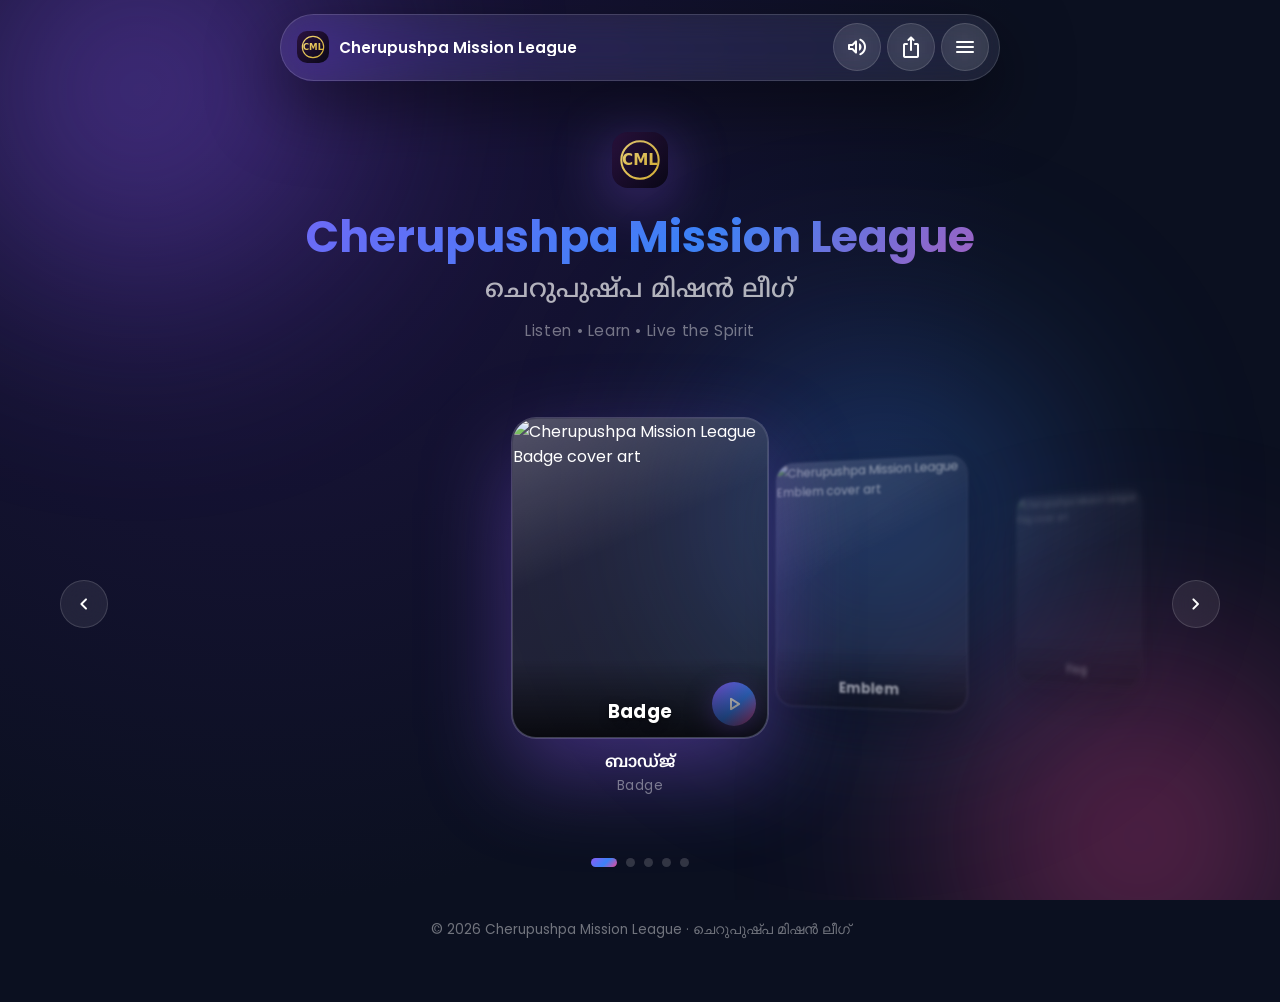
==== index.html @ 07962a8b "Initial release - Cherupushpa Mission League Audio App" ====
<!DOCTYPE html>
<html lang="en">
<head>
  <meta charset="UTF-8" />
  <meta name="viewport" content="width=device-width, initial-scale=1, viewport-fit=cover" />

  <!-- ============ Primary SEO (Home defaults — overwritten per-route by script.js) ============ -->
  <title>Cherupushpa Mission League | ചെറുപുഷ്പ മിഷൻ ലീഗ്</title>
  <meta name="description" content="Official audio portal of Cherupushpa Mission League (CML). Listen to the CML Badge, Emblem, Flag, Daily Prayer and Anthem in English and Malayalam." id="metaDescription" />
  <meta name="keywords" content="Cherupushpa Mission League, CML, ചെറുപുഷ്പ മിഷൻ ലീഗ്, CML Badge, CML Emblem, CML Flag, CML Anthem, CML Prayer, Catholic youth movement Kerala" id="metaKeywords" />
  <meta name="author" content="Cherupushpa Mission League" />
  <meta name="robots" content="index, follow, max-image-preview:large" />
  <link rel="canonical" href="https://ourcml.in/" id="canonicalLink" />

  <!-- ============ Search engine verification placeholders ============ -->
  <meta name="google-site-verification" content="REPLACE_WITH_GOOGLE_SEARCH_CONSOLE_CODE" />
  <meta name="msvalidate.01" content="REPLACE_WITH_BING_WEBMASTER_CODE" />

  <!-- ============ Theme / PWA ============ -->
  <meta name="theme-color" content="#0a0817" />
  <meta name="color-scheme" content="dark" />
  <meta name="mobile-web-app-capable" content="yes" />
  <meta name="apple-mobile-web-app-capable" content="yes" />
  <meta name="apple-mobile-web-app-status-bar-style" content="black-translucent" />
  <meta name="apple-mobile-web-app-title" content="CML Audio" />
  <meta name="application-name" content="CML Audio" />
  <meta name="msapplication-TileColor" content="#0a0817" />
  <meta name="msapplication-config" content="/browserconfig.xml" />
  <link rel="manifest" href="/manifest.json" />

  <!-- ============ Open Graph ============ -->
  <meta property="og:type" content="website" id="ogType" />
  <meta property="og:site_name" content="Cherupushpa Mission League" />
  <meta property="og:title" content="Cherupushpa Mission League | ചെറുപുഷ്പ മിഷൻ ലീഗ്" id="ogTitle" />
  <meta property="og:description" content="Official audio portal of Cherupushpa Mission League (CML). Listen to the Badge, Emblem, Flag, Daily Prayer and Anthem." id="ogDescription" />
  <meta property="og:url" content="https://ourcml.in/" id="ogUrl" />
  <meta property="og:image" content="https://placehold.co/1200x630/0a0817/d4af37?text=Cherupushpa+Mission+League&font=poppins" id="ogImage" />
  <meta property="og:locale" content="en_US" />
  <meta property="og:locale:alternate" content="ml_IN" />

  <!-- ============ Twitter Card ============ -->
  <meta name="twitter:card" content="summary_large_image" />
  <meta name="twitter:title" content="Cherupushpa Mission League | ചെറുപുഷ്പ മിഷൻ ലീഗ്" id="twitterTitle" />
  <meta name="twitter:description" content="Official audio portal of Cherupushpa Mission League (CML)." id="twitterDescription" />
  <meta name="twitter:image" content="https://placehold.co/1200x630/0a0817/d4af37?text=Cherupushpa+Mission+League&font=poppins" id="twitterImage" />

  <!-- ============ Icons ============ -->
  <link rel="icon" href="/icons/favicon.svg" type="image/svg+xml" />
  <link rel="alternate icon" href="/favicon.ico" /><!-- TODO: add a real binary favicon.ico for legacy browsers -->
  <link rel="apple-touch-icon" href="/icons/apple-touch-icon.svg" /><!-- TODO: replace with a 180x180 PNG for full iOS support -->
  <link rel="mask-icon" href="/icons/favicon.svg" color="#d4af37" />

  <!-- ============ Fonts (Poppins + Noto Sans Malayalam) ============ -->
  <link rel="preconnect" href="https://fonts.googleapis.com" />
  <link rel="preconnect" href="https://fonts.gstatic.com" crossorigin />
  <link href="https://fonts.googleapis.com/css2?family=Poppins:wght@300;400;500;600;700&family=Noto+Sans+Malayalam:wght@400;500;600;700&display=swap" rel="stylesheet" />

  <!-- ============ Material Symbols (icons via CDN) ============ -->
  <link rel="stylesheet" href="https://fonts.googleapis.com/css2?family=Material+Symbols+Rounded:opsz,wght,FILL,GRAD@24,400,0,0&display=swap" />

  <link rel="stylesheet" href="/style.css" />

  <!-- ============ JSON-LD: Organization ============ -->
  <script type="application/ld+json">
  {
    "@context": "https://schema.org",
    "@type": "Organization",
    "name": "Cherupushpa Mission League",
    "alternateName": "ചെറുപുഷ്പ മിഷൻ ലീഗ്",
    "url": "https://ourcml.in/",
    "logo": "https://placehold.co/512x512/0a0817/d4af37?text=CML&font=poppins",
    "sameAs": []
  }
  </script>

  <!-- ============ JSON-LD: WebSite ============ -->
  <script type="application/ld+json">
  {
    "@context": "https://schema.org",
    "@type": "WebSite",
    "name": "Cherupushpa Mission League",
    "url": "https://ourcml.in/",
    "inLanguage": ["en", "ml"]
  }
  </script>

  <!-- ============ Analytics / Tag Manager placeholders ============
       Actual loading is handled (and disabled by default) via CONFIG in script.js
       to keep first paint fast. Flip the ENABLE_* flags and IDs there. ============ -->
</head>
<body>
  <a class="skip-link" href="#mainContent">Skip to main content</a>

  <!-- GTM (noscript) placeholder — mirrors the gtag loader in script.js. Leave disabled until GTM_ID is set. -->
  <noscript><!-- <iframe src="https://www.googletagmanager.com/ns.html?id=GTM-XXXXXXX" height="0" width="0" style="display:none;visibility:hidden"></iframe> --></noscript>

  <!-- Animated luxury gradient backdrop -->
  <div class="bg-aurora" aria-hidden="true">
    <span class="orb orb-1"></span>
    <span class="orb orb-2"></span>
    <span class="orb orb-3"></span>
  </div>

  <!-- Floating glass particles (populated by script.js) -->
  <div class="bg-particles" id="bgParticles" aria-hidden="true"></div>

  <header class="site-header">
    <div class="header-inner glass-pill">
      <a href="/" data-route class="brand" aria-label="Cherupushpa Mission League — Home">
        <img class="brand-mark" src="/icons/icon-192.svg" alt="" width="32" height="32" />
        <span class="brand-text">
          <span class="brand-en">Cherupushpa Mission League</span>
        </span>
      </a>
      <div class="header-actions">
        <button id="soundToggleBtn" type="button" class="icon-btn glass btn-ripple" aria-label="Mute sound" aria-pressed="false">
          <span class="material-symbols-rounded" aria-hidden="true" id="soundToggleIcon">volume_up</span>
        </button>
        <button id="shareBtn" type="button" class="icon-btn glass btn-ripple" aria-label="Share Cherupushpa Mission League">
          <span class="material-symbols-rounded" aria-hidden="true">ios_share</span>
        </button>
        <button id="menuBtn" type="button" class="icon-btn glass btn-ripple" aria-label="Open menu" aria-haspopup="menu" aria-expanded="false">
          <span class="material-symbols-rounded" aria-hidden="true">menu</span>
        </button>
      </div>
    </div>

    <div id="navMenuPopover" class="nav-menu glass-panel" hidden role="menu" aria-label="Navigation menu">
      <a href="/" data-route role="menuitem" class="nav-menu-item nav-menu-home">
        <span class="material-symbols-rounded" aria-hidden="true">home</span> Home
      </a>
      <div class="nav-menu-divider" role="separator"></div>
      <a href="/badge" data-route role="menuitem" class="nav-menu-item"><span lang="ml">ബാഡ്ജ്</span> &middot; Badge</a>
      <a href="/emblem" data-route role="menuitem" class="nav-menu-item"><span lang="ml">എബ്ലം</span> &middot; Emblem</a>
      <a href="/flag" data-route role="menuitem" class="nav-menu-item"><span lang="ml">പതാക</span> &middot; Flag</a>
      <a href="/prayer" data-route role="menuitem" class="nav-menu-item"><span lang="ml">അനുദിന പ്രാർത്ഥന</span> &middot; Daily Prayer</a>
      <a href="/anthem" data-route role="menuitem" class="nav-menu-item"><span lang="ml">ആന്തം</span> &middot; Anthem</a>
    </div>
  </header>

  <main id="mainContent">
    <!-- ============ HOME VIEW ============ -->
    <section id="homeView" class="home-view">
      <div class="hero">
        <img class="hero-logo" src="/icons/icon-192.svg" alt="" width="56" height="56" loading="eager" />
        <h1 class="hero-title">
          <span class="hero-en">Cherupushpa Mission League</span>
          <span class="hero-ml" lang="ml">ചെറുപുഷ്പ മിഷൻ ലീഗ്</span>
        </h1>
        <p class="hero-sub">Listen &bull; Learn &bull; Live the Spirit</p>
      </div>

      <div class="carousel-wrap" role="region" aria-roledescription="carousel" aria-label="Audio items">
        <button type="button" class="carousel-nav-btn carousel-nav-prev btn-ripple" id="carouselPrevBtn" aria-label="Previous item">
          <span class="material-symbols-rounded" aria-hidden="true">chevron_left</span>
        </button>

        <div class="carousel-track" id="carouselTrack">
          <!-- Cards are static in markup for baseline SEO/crawlability; script.js enhances
               them with 3D coverflow positioning + SPA routing. Keep in sync with AUDIO_ITEMS in script.js. -->

          <article class="carousel-card" data-id="badge" data-index="0">
            <a href="/badge" data-route class="carousel-card-link" aria-label="Play Badge, ബാഡ്ജ്">
              <span class="carousel-card-art">
                <img src="https://lkeplxbdecciuwyawmwt.supabase.co/storage/v1/object/public/cml-audio/ourcml/badge.jpg" alt="Cherupushpa Mission League Badge cover art" width="600" height="600" loading="eager" decoding="async" />
                <span class="carousel-card-label" aria-hidden="true">Badge</span>
                <span class="carousel-card-play" aria-hidden="true">
                  <span class="material-symbols-rounded">play_arrow</span>
                </span>
              </span>
              <span class="carousel-card-body">
                <span class="carousel-card-title-ml" lang="ml">ബാഡ്ജ്</span>
                <span class="carousel-card-title-en">Badge</span>
              </span>
            </a>
          </article>

          <article class="carousel-card" data-id="emblem" data-index="1">
            <a href="/emblem" data-route class="carousel-card-link" aria-label="Play Emblem, എബ്ലം">
              <span class="carousel-card-art">
                <img src="https://lkeplxbdecciuwyawmwt.supabase.co/storage/v1/object/public/cml-audio/ourcml/emblem.jpg" alt="Cherupushpa Mission League Emblem cover art" width="600" height="600" loading="lazy" decoding="async" />
                <span class="carousel-card-label" aria-hidden="true">Emblem</span>
                <span class="carousel-card-play" aria-hidden="true">
                  <span class="material-symbols-rounded">play_arrow</span>
                </span>
              </span>
              <span class="carousel-card-body">
                <span class="carousel-card-title-ml" lang="ml">എബ്ലം</span>
                <span class="carousel-card-title-en">Emblem</span>
              </span>
            </a>
          </article>

          <article class="carousel-card" data-id="flag" data-index="2">
            <a href="/flag" data-route class="carousel-card-link" aria-label="Play Flag, പതാക">
              <span class="carousel-card-art">
                <img src="https://lkeplxbdecciuwyawmwt.supabase.co/storage/v1/object/public/cml-audio/ourcml/flag.jpg" alt="Cherupushpa Mission League Flag cover art" width="600" height="600" loading="lazy" decoding="async" />
                <span class="carousel-card-label" aria-hidden="true">Flag</span>
                <span class="carousel-card-play" aria-hidden="true">
                  <span class="material-symbols-rounded">play_arrow</span>
                </span>
              </span>
              <span class="carousel-card-body">
                <span class="carousel-card-title-ml" lang="ml">പതാക</span>
                <span class="carousel-card-title-en">Flag</span>
              </span>
            </a>
          </article>

          <article class="carousel-card" data-id="prayer" data-index="3">
            <a href="/prayer" data-route class="carousel-card-link" aria-label="Play Daily Prayer, അനുദിന പ്രാർത്ഥന">
              <span class="carousel-card-art">
                <img src="https://lkeplxbdecciuwyawmwt.supabase.co/storage/v1/object/public/cml-audio/ourcml/prayer.jpg" alt="Cherupushpa Mission League Daily Prayer cover art" width="600" height="600" loading="lazy" decoding="async" />
                <span class="carousel-card-label" aria-hidden="true">Daily Prayer</span>
                <span class="carousel-card-play" aria-hidden="true">
                  <span class="material-symbols-rounded">play_arrow</span>
                </span>
              </span>
              <span class="carousel-card-body">
                <span class="carousel-card-title-ml" lang="ml">അനുദിന പ്രാർത്ഥന</span>
                <span class="carousel-card-title-en">Daily Prayer</span>
              </span>
            </a>
          </article>

          <article class="carousel-card" data-id="anthem" data-index="4">
            <a href="/anthem" data-route class="carousel-card-link" aria-label="Play Anthem, ആന്തം">
              <span class="carousel-card-art">
                <img src="https://lkeplxbdecciuwyawmwt.supabase.co/storage/v1/object/public/cml-audio/ourcml/thersa.jpg" alt="Cherupushpa Mission League Anthem cover art" width="600" height="600" loading="lazy" decoding="async" />
                <span class="carousel-card-label" aria-hidden="true">Anthem</span>
                <span class="carousel-card-play" aria-hidden="true">
                  <span class="material-symbols-rounded">play_arrow</span>
                </span>
              </span>
              <span class="carousel-card-body">
                <span class="carousel-card-title-ml" lang="ml">ആന്തം</span>
                <span class="carousel-card-title-en">Anthem</span>
              </span>
            </a>
          </article>
        </div>

        <button type="button" class="carousel-nav-btn carousel-nav-next btn-ripple" id="carouselNextBtn" aria-label="Next item">
          <span class="material-symbols-rounded" aria-hidden="true">chevron_right</span>
        </button>
      </div>

      <div class="carousel-dots" id="carouselDots" role="tablist" aria-label="Choose audio item">
        <button type="button" class="carousel-dot btn-ripple" data-index="0" role="tab" aria-label="Badge"></button>
        <button type="button" class="carousel-dot btn-ripple" data-index="1" role="tab" aria-label="Emblem"></button>
        <button type="button" class="carousel-dot btn-ripple" data-index="2" role="tab" aria-label="Flag"></button>
        <button type="button" class="carousel-dot btn-ripple" data-index="3" role="tab" aria-label="Daily Prayer"></button>
        <button type="button" class="carousel-dot btn-ripple" data-index="4" role="tab" aria-label="Anthem"></button>
      </div>

      <footer class="site-footer">
        <p>&copy; <span id="year"></span> Cherupushpa Mission League &middot; ചെറുപുഷ്പ മിഷൻ ലീഗ്</p>
      </footer>
    </section>

    <!-- ============ FULLSCREEN PLAYER ============ -->
    <section id="playerView" class="player-overlay" aria-hidden="true" role="dialog" aria-modal="true" aria-labelledby="playerTitleMl">
      <div class="player-inner">
        <header class="player-header">
          <button id="playerBack" type="button" class="icon-btn glass btn-ripple" aria-label="Back to home">
            <span class="material-symbols-rounded" aria-hidden="true">arrow_back</span>
          </button>
          <span class="player-header-label">Cherupushpa Mission League</span>
          <button id="playerMoreBtn" type="button" class="icon-btn glass btn-ripple" aria-label="More options" aria-haspopup="menu" aria-expanded="false">
            <span class="material-symbols-rounded" aria-hidden="true">more_horiz</span>
          </button>
        </header>

        <div class="player-titles">
          <p id="playerTitleMl" class="player-title-ml" lang="ml"></p>
          <h1 id="playerTitleEn" class="player-title-en"></h1>
        </div>

        <div class="player-art-wrap">
          <svg class="progress-ring" viewBox="0 0 300 300" aria-hidden="true">
            <defs>
              <linearGradient id="ringGradient" x1="0%" y1="0%" x2="100%" y2="100%">
                <stop offset="0%" stop-color="#8b5cf6" />
                <stop offset="50%" stop-color="#3b82f6" />
                <stop offset="100%" stop-color="#ec4899" />
              </linearGradient>
            </defs>
            <circle class="progress-ring-bg" cx="150" cy="150" r="140" />
            <circle id="progressRingFg" class="progress-ring-fg" cx="150" cy="150" r="140" />
          </svg>
          <img id="playerCover" class="player-art" src="" alt="" width="320" height="320" decoding="async" />
        </div>

        <canvas id="visualizer" class="visualizer" aria-hidden="true"></canvas>

        <div class="player-progress-wrap">
          <input id="seek" type="range" min="0" max="1000" value="0" step="1" aria-label="Seek audio position" />
          <div class="player-times">
            <span id="currentTime">0:00</span>
            <span id="duration">0:00</span>
          </div>
        </div>

        <div class="player-controls primary-controls">
          <button id="prevBtn" type="button" class="icon-btn lg glass btn-ripple" aria-label="Previous track">
            <span class="material-symbols-rounded" aria-hidden="true">skip_previous</span>
          </button>
          <button id="replayBtn" type="button" class="icon-btn lg glass btn-ripple" aria-label="Replay 10 seconds">
            <span class="material-symbols-rounded" aria-hidden="true">replay_10</span>
          </button>
          <button id="playPauseBtn" type="button" class="icon-btn xxl primary btn-ripple" aria-label="Play">
            <span class="material-symbols-rounded" aria-hidden="true" id="playPauseIcon">play_arrow</span>
          </button>
          <button id="forwardBtn" type="button" class="icon-btn lg glass btn-ripple" aria-label="Forward 10 seconds">
            <span class="material-symbols-rounded" aria-hidden="true">forward_10</span>
          </button>
          <button id="nextBtn" type="button" class="icon-btn lg glass btn-ripple" aria-label="Next track">
            <span class="material-symbols-rounded" aria-hidden="true">skip_next</span>
          </button>
        </div>

        <div class="player-controls secondary-controls">
          <button id="speedBtn" type="button" class="pill-btn glass btn-ripple" aria-label="Change playback speed, currently 1 times">1x</button>
          <button id="transcriptBtn" type="button" class="icon-btn glass btn-ripple" aria-label="Open transcript" aria-haspopup="dialog" aria-expanded="false">
            <span class="material-symbols-rounded" aria-hidden="true">notes</span>
          </button>
          <span class="volume-control" id="volumeControl">
            <button id="volumeBtn" type="button" class="icon-btn glass btn-ripple" aria-label="Volume" aria-haspopup="true" aria-expanded="false">
              <span class="material-symbols-rounded" aria-hidden="true" id="volumeIcon">volume_up</span>
            </button>
            <input id="volumeSlider" class="volume-slider-inline" type="range" min="0" max="100" value="100" step="1" aria-label="Volume level" />
          </span>
          <button id="playerShareBtn" type="button" class="icon-btn glass btn-ripple" aria-label="Share this audio">
            <span class="material-symbols-rounded" aria-hidden="true">ios_share</span>
          </button>
        </div>

        <audio id="audioEl" preload="none" crossorigin="anonymous"></audio>
      </div>

      <!-- Transcript panel: bottom sheet on mobile, side panel on desktop (CSS-driven) -->
      <div id="sheetBackdrop" class="sheet-backdrop" hidden></div>
      <div id="transcriptSheet" class="sheet" role="dialog" aria-modal="true" aria-labelledby="transcriptTitle" hidden>
        <div class="sheet-handle" aria-hidden="true"></div>
        <div class="sheet-header">
          <h2 id="transcriptTitle">Transcript</h2>
          <button id="closeTranscript" type="button" class="icon-btn glass btn-ripple" aria-label="Close transcript">
            <span class="material-symbols-rounded" aria-hidden="true">close</span>
          </button>
        </div>
        <div id="transcriptContent" class="sheet-content"></div>
      </div>
    </section>
  </main>

  <!-- Route-specific JSON-LD (AudioObject + Breadcrumb) is injected here by script.js -->
  <div id="structuredDataMount" hidden></div>

  <noscript>
    <p style="padding:2rem;font-family:sans-serif;color:#fff;background:#0a0817">
      Cherupushpa Mission League audio portal requires JavaScript to play audio. Please enable JavaScript.
    </p>
  </noscript>

  <script src="/script.js"></script>
</body>
</html>
---- style.css ----
/* =========================================================================
   Cherupushpa Mission League — Audio Portal
   Cinematic glassmorphism theme: coverflow carousel + luxury glass player.
   ========================================================================= */

:root {
  --bg: #0b1020;
  --bg-2: #131a33;
  --bg-3: #1c1440;
  --purple: #8b5cf6;
  --blue: #3b82f6;
  --pink: #ec4899;
  --accent-rgb: 139, 92, 246;
  --gradient-accent: linear-gradient(135deg, var(--purple), var(--blue) 55%, var(--pink));
  --text-primary: #ffffff;
  --text-secondary: rgba(255, 255, 255, 0.68);
  --text-muted: rgba(255, 255, 255, 0.42);
  --glass-bg: rgba(255, 255, 255, 0.08);
  --glass-bg-strong: rgba(255, 255, 255, 0.16);
  --glass-border: rgba(255, 255, 255, 0.14);
  --shadow-float: 0 25px 70px rgba(0, 0, 0, 0.5);
  --radius-xl: 32px;
  --radius-lg: 24px;
  --radius-md: 16px;
  --radius-sm: 10px;
  --font-en: 'Poppins', system-ui, sans-serif;
  --font-ml: 'Noto Sans Malayalam', 'Poppins', system-ui, sans-serif;
  --header-h: 76px;
  --touch-target: 48px;
  --ease-spring: cubic-bezier(0.22, 1, 0.36, 1);
}

* {
  box-sizing: border-box;
}

html {
  color-scheme: dark;
  scroll-behavior: smooth;
}

body {
  margin: 0;
  min-height: 100svh;
  font-family: var(--font-en);
  background: var(--bg);
  color: var(--text-primary);
  overflow-x: hidden;
  -webkit-font-smoothing: antialiased;
}

[lang="ml"] {
  font-family: var(--font-ml);
}

img {
  max-width: 100%;
  display: block;
}

button {
  font-family: inherit;
}

/* ============ Accessibility ============ */
.skip-link {
  position: absolute;
  left: 1rem;
  top: -100px;
  background: var(--purple);
  color: #fff;
  padding: 0.75rem 1.25rem;
  border-radius: var(--radius-sm);
  font-weight: 600;
  z-index: 1000;
  transition: top 0.2s ease;
}

.skip-link:focus {
  top: 1rem;
}

:focus-visible {
  outline: 3px solid var(--pink);
  outline-offset: 2px;
}

@media (prefers-reduced-motion: reduce) {
  *,
  *::before,
  *::after {
    animation-duration: 0.001ms !important;
    animation-iteration-count: 1 !important;
    transition-duration: 0.001ms !important;
    scroll-behavior: auto !important;
  }
}

/* ============ Animated cinematic background ============ */
.bg-aurora {
  position: fixed;
  inset: 0;
  z-index: -2;
  overflow: hidden;
  background: radial-gradient(circle at 20% 15%, var(--bg-3), var(--bg) 60%);
}

.orb {
  position: absolute;
  border-radius: 50%;
  filter: blur(100px);
  opacity: 0.5;
  will-change: transform;
}

.orb-1 {
  width: 46vmax;
  height: 46vmax;
  top: -16vmax;
  left: -12vmax;
  background: radial-gradient(circle, var(--purple), transparent 70%);
  animation: drift1 28s ease-in-out infinite alternate;
}

.orb-2 {
  width: 42vmax;
  height: 42vmax;
  bottom: -16vmax;
  right: -10vmax;
  background: radial-gradient(circle, var(--pink), transparent 70%);
  animation: drift2 34s ease-in-out infinite alternate;
}

.orb-3 {
  width: 38vmax;
  height: 38vmax;
  top: 30%;
  left: 50%;
  background: radial-gradient(circle, var(--blue), transparent 70%);
  animation: drift3 24s ease-in-out infinite alternate;
}

@keyframes drift1 {
  to {
    transform: translate(8vw, 10vh) scale(1.15);
  }
}

@keyframes drift2 {
  to {
    transform: translate(-6vw, -8vh) scale(1.1);
  }
}

@keyframes drift3 {
  to {
    transform: translate(-12vw, 6vh) scale(0.9);
  }
}

/* Floating particles */
.bg-particles {
  position: fixed;
  inset: 0;
  z-index: -1;
  overflow: hidden;
  pointer-events: none;
}

.particle {
  position: absolute;
  bottom: -5%;
  border-radius: 50%;
  background: radial-gradient(circle, rgba(255, 255, 255, 0.9), rgba(255, 255, 255, 0));
  opacity: 0;
  animation-name: floatParticle;
  animation-timing-function: ease-in-out;
  animation-iteration-count: infinite;
}

@keyframes floatParticle {
  0% {
    transform: translate3d(0, 0, 0);
    opacity: 0;
  }
  10% {
    opacity: 0.7;
  }
  90% {
    opacity: 0.4;
  }
  100% {
    transform: translate3d(var(--drift-x, 20px), -110vh, 0);
    opacity: 0;
  }
}

/* ============ Glass utility ============ */
.glass-pill {
  background: var(--glass-bg);
  border: 1px solid var(--glass-border);
  backdrop-filter: blur(22px) saturate(160%);
  -webkit-backdrop-filter: blur(22px) saturate(160%);
  box-shadow: var(--shadow-float);
}

.glass-panel {
  background: rgba(19, 26, 51, 0.85);
  border: 1px solid var(--glass-border);
  backdrop-filter: blur(24px) saturate(160%);
  -webkit-backdrop-filter: blur(24px) saturate(160%);
  box-shadow: var(--shadow-float);
}

/* ============ Ripple ============ */
.btn-ripple {
  position: relative;
  overflow: hidden;
}

.ripple {
  position: absolute;
  border-radius: 50%;
  background: rgba(255, 255, 255, 0.55);
  transform: scale(0);
  pointer-events: none;
  animation: rippleAnim 0.6s ease-out forwards;
}

@keyframes rippleAnim {
  to {
    transform: scale(2.6);
    opacity: 0;
  }
}

/* ============ Header ============ */
.site-header {
  position: fixed;
  top: max(0.85rem, env(safe-area-inset-top));
  left: 0;
  right: 0;
  z-index: 150;
  display: flex;
  justify-content: center;
  padding: 0 1rem;
}

.header-inner {
  display: flex;
  align-items: center;
  justify-content: space-between;
  gap: 1rem;
  width: 100%;
  max-width: 720px;
  padding: 0.55rem 0.6rem 0.55rem 1rem;
  border-radius: 999px;
}

.brand {
  display: flex;
  align-items: center;
  gap: 0.6rem;
  text-decoration: none;
  color: var(--text-primary);
  min-width: 0;
}

.brand-mark {
  border-radius: 10px;
  flex-shrink: 0;
}

.brand-text {
  display: flex;
  flex-direction: column;
  line-height: 1.15;
  overflow: hidden;
  min-width: 0;
}

.brand-en {
  font-weight: 600;
  font-size: 0.95rem;
  white-space: nowrap;
  overflow: hidden;
  text-overflow: ellipsis;
}

.header-actions {
  display: flex;
  align-items: center;
  gap: 0.4rem;
  flex-shrink: 0;
}

.nav-menu {
  position: absolute;
  top: calc(var(--header-h) + 0.25rem);
  right: 1rem;
  z-index: 160;
  min-width: 240px;
  border-radius: var(--radius-md);
  padding: 0.6rem;
  display: flex;
  flex-direction: column;
  gap: 0.15rem;
  transform-origin: top right;
  animation: menuIn 0.25s var(--ease-spring);
}

.nav-menu[hidden] {
  display: none;
}

@keyframes menuIn {
  from {
    opacity: 0;
    transform: scale(0.92) translateY(-8px);
  }
  to {
    opacity: 1;
    transform: scale(1) translateY(0);
  }
}

.nav-menu-item {
  display: flex;
  align-items: center;
  gap: 0.5rem;
  padding: 0.65rem 0.75rem;
  border-radius: var(--radius-sm);
  color: var(--text-primary);
  text-decoration: none;
  font-size: 0.9rem;
  min-height: var(--touch-target);
}

.nav-menu-item:hover,
.nav-menu-item:focus-visible {
  background: var(--glass-bg-strong);
}

.nav-menu-home {
  font-weight: 600;
}

.nav-menu-divider {
  height: 1px;
  background: var(--glass-border);
  margin: 0.3rem 0.4rem;
}

/* ============ Shared icon/pill buttons ============ */
.icon-btn {
  width: var(--touch-target);
  height: var(--touch-target);
  flex-shrink: 0;
  border-radius: 50%;
  border: 1px solid transparent;
  background: transparent;
  color: var(--text-primary);
  display: grid;
  place-items: center;
  cursor: pointer;
  transition: background 0.25s ease, transform 0.15s ease, border-color 0.25s ease, box-shadow 0.25s ease;
}

.icon-btn.glass {
  background: var(--glass-bg);
  border-color: var(--glass-border);
  backdrop-filter: blur(14px);
}

.icon-btn.glass:hover {
  background: var(--glass-bg-strong);
  border-color: rgba(var(--accent-rgb), 0.5);
}

.icon-btn:active {
  transform: scale(0.92);
}

.icon-btn.lg {
  width: 56px;
  height: 56px;
}

.icon-btn.lg .material-symbols-rounded {
  font-size: 28px;
}

.icon-btn.xxl {
  width: 84px;
  height: 84px;
}

.icon-btn.xxl .material-symbols-rounded {
  font-size: 42px;
}

.icon-btn.primary {
  background: var(--gradient-accent);
  color: #fff;
  border-color: transparent;
  box-shadow: 0 12px 36px rgba(var(--accent-rgb), 0.5);
}

.icon-btn.primary:hover {
  filter: brightness(1.1);
}

.icon-btn[aria-pressed="true"],
.icon-btn[aria-expanded="true"] {
  background: var(--glass-bg-strong);
  border-color: rgba(var(--accent-rgb), 0.6);
}

.pill-btn {
  min-width: 48px;
  height: 48px;
  padding: 0 1rem;
  border-radius: 999px;
  border: 1px solid var(--glass-border);
  background: var(--glass-bg);
  color: var(--text-primary);
  font-weight: 600;
  font-size: 0.85rem;
  cursor: pointer;
  backdrop-filter: blur(14px);
  transition: background 0.25s ease, border-color 0.25s ease;
}

.pill-btn:hover {
  background: var(--glass-bg-strong);
  border-color: rgba(var(--accent-rgb), 0.5);
}

/* ============ Home view ============ */
.home-view {
  max-width: 1200px;
  margin: 0 auto;
  padding: calc(var(--header-h) + 1.5rem) 1.25rem 3rem;
  min-height: 100svh;
  display: flex;
  flex-direction: column;
}

.hero {
  text-align: center;
  padding: 1.5rem 1rem 2rem;
}

.hero-logo {
  margin: 0 auto 1rem;
  border-radius: 16px;
  filter: drop-shadow(0 10px 30px rgba(var(--accent-rgb), 0.45));
}

.hero-title {
  margin: 0 0 0.75rem;
  display: flex;
  flex-direction: column;
  gap: 0.35rem;
}

.hero-en {
  font-size: clamp(1.6rem, 4.5vw, 2.75rem);
  font-weight: 700;
  background: var(--gradient-accent);
  -webkit-background-clip: text;
  background-clip: text;
  color: transparent;
}

.hero-ml {
  font-size: clamp(1.05rem, 3vw, 1.6rem);
  color: var(--text-secondary);
  font-weight: 500;
}

.hero-sub {
  margin: 0;
  color: var(--text-muted);
  font-size: 0.95rem;
  letter-spacing: 0.04em;
}

/* ============ CoverFlow Carousel ============ */
.carousel-wrap {
  position: relative;
  flex: 1;
  display: flex;
  align-items: center;
  justify-content: center;
  min-height: min(56vh, 460px);
  max-width: 100%;
  overflow-x: clip;
  perspective: 1400px;
  touch-action: pan-y;
}

.carousel-track {
  position: relative;
  width: 100%;
  height: 100%;
  transform-style: preserve-3d;
  cursor: grab;
}

.carousel-track:active {
  cursor: grabbing;
}

.carousel-card {
  --card-w: clamp(190px, 40vw, 300px);
  --card-h: calc(var(--card-w) * 1.25);
  position: absolute;
  top: 50%;
  left: 50%;
  width: var(--card-w);
  margin-left: calc(var(--card-w) / -2);
  margin-top: calc(var(--card-h) / -2 - 26px);
  transition: transform 0.5s var(--ease-spring), opacity 0.5s ease, filter 0.5s ease;
  will-change: transform, opacity, filter;
}

.carousel-track.is-dragging .carousel-card {
  transition: none;
}

.carousel-card-link {
  display: block;
  text-decoration: none;
  color: inherit;
  -webkit-user-drag: none;
}

.carousel-card-art {
  position: relative;
  display: block;
  aspect-ratio: 4 / 5;
  border-radius: var(--radius-lg);
  overflow: hidden;
  background: var(--glass-bg);
  border: 1px solid var(--glass-border);
  box-shadow: var(--shadow-float);
  isolation: isolate;
}

.carousel-card-art img {
  width: 100%;
  height: 100%;
  object-fit: cover;
  pointer-events: none;
  -webkit-user-drag: none;
}

.carousel-card-label {
  position: absolute;
  bottom: 0;
  left: 0;
  right: 0;
  padding: 2.5rem 0.75rem 0.75rem;
  background: linear-gradient(to top, rgba(0, 0, 0, 0.7) 0%, transparent 100%);
  color: #fff;
  font-family: 'Poppins', system-ui, sans-serif;
  font-size: 1.15rem;
  font-weight: 700;
  text-align: center;
  letter-spacing: 0.02em;
  text-shadow: 0 2px 8px rgba(0, 0, 0, 0.6);
  pointer-events: none;
  z-index: 2;
}

.carousel-card-art::after {
  content: '';
  position: absolute;
  inset: 0;
  background: linear-gradient(155deg, rgba(255, 255, 255, 0.22), rgba(255, 255, 255, 0) 40%);
  pointer-events: none;
}

.carousel-card.is-active .carousel-card-art {
  animation: floatCard 4.5s ease-in-out infinite;
  box-shadow: 0 35px 90px rgba(var(--accent-rgb), 0.4), 0 0 0 1px rgba(255, 255, 255, 0.2);
}

@keyframes floatCard {
  0%,
  100% {
    transform: translateY(0);
  }
  50% {
    transform: translateY(-10px);
  }
}

.carousel-card-play {
  position: absolute;
  right: 0.7rem;
  bottom: 0.7rem;
  width: 44px;
  height: 44px;
  display: grid;
  place-items: center;
  border-radius: 50%;
  background: var(--gradient-accent);
  color: #fff;
  box-shadow: 0 10px 26px rgba(var(--accent-rgb), 0.5);
  opacity: 0;
  transform: scale(0.7);
  transition: transform 0.35s var(--ease-spring), opacity 0.35s ease;
}

.carousel-card.is-active .carousel-card-play {
  opacity: 1;
  transform: scale(1);
}

@media (hover: none) {
  .carousel-card.is-active .carousel-card-play {
    opacity: 1;
    transform: scale(1);
  }
}

.carousel-card-body {
  display: flex;
  flex-direction: column;
  align-items: center;
  text-align: center;
  gap: 0.15rem;
  margin-top: 0.9rem;
  opacity: 0;
  transform: translateY(4px);
  transition: opacity 0.4s ease, transform 0.4s ease;
}

.carousel-card.is-active .carousel-card-body {
  opacity: 1;
  transform: translateY(0);
}

.carousel-card-title-ml {
  font-size: 1.05rem;
  color: var(--text-primary);
  font-weight: 600;
}

.carousel-card-title-en {
  font-size: 0.85rem;
  color: var(--text-muted);
  letter-spacing: 0.03em;
}

.carousel-nav-btn {
  position: relative;
  z-index: 5;
  width: 48px;
  height: 48px;
  border-radius: 50%;
  border: 1px solid var(--glass-border);
  background: var(--glass-bg);
  color: var(--text-primary);
  display: grid;
  place-items: center;
  cursor: pointer;
  backdrop-filter: blur(14px);
  flex-shrink: 0;
  transition: background 0.25s ease, border-color 0.25s ease;
}

.carousel-nav-btn:hover {
  background: var(--glass-bg-strong);
  border-color: rgba(var(--accent-rgb), 0.5);
}

@media (max-width: 640px) {
  .carousel-nav-btn {
    display: none;
  }
}

.carousel-dots {
  display: flex;
  justify-content: center;
  gap: 0.55rem;
  margin: 1.5rem 0 1rem;
}

.carousel-dot {
  width: 9px;
  height: 9px;
  padding: 0;
  border-radius: 50%;
  border: none;
  background: var(--glass-bg-strong);
  cursor: pointer;
  transition: background 0.3s ease, transform 0.3s ease, width 0.3s ease;
}

.carousel-dot.is-active {
  background: var(--gradient-accent);
  width: 26px;
  border-radius: 999px;
}

.site-footer {
  text-align: center;
  margin-top: 1.5rem;
  color: var(--text-muted);
  font-size: 0.85rem;
}

/* ============ Player overlay ============ */
.player-overlay {
  position: fixed;
  inset: 0;
  z-index: 200;
  display: flex;
  flex-direction: column;
  background: linear-gradient(180deg, var(--bg-3), var(--bg) 65%);
  transform: translateY(100%);
  opacity: 0;
  visibility: hidden;
  transition: transform 0.5s var(--ease-spring), opacity 0.4s ease, visibility 0s linear 0.5s;
  overscroll-behavior: contain;
}

.player-overlay.is-open {
  transform: translateY(0);
  opacity: 1;
  visibility: visible;
  transition: transform 0.5s var(--ease-spring), opacity 0.4s ease, visibility 0s;
}

.player-inner {
  flex: 1;
  display: flex;
  flex-direction: column;
  align-items: center;
  padding: max(0.5rem, env(safe-area-inset-top)) 1.5rem max(0.75rem, env(safe-area-inset-bottom));
  max-width: 480px;
  width: 100%;
  margin: 0 auto;
  overflow-y: auto;
}

.player-header {
  width: 100%;
  display: flex;
  align-items: center;
  justify-content: space-between;
  padding: 0.5rem 0 1rem;
}

.player-header-label {
  font-size: 0.78rem;
  font-weight: 600;
  letter-spacing: 0.08em;
  text-transform: uppercase;
  color: var(--text-muted);
}

.player-titles {
  text-align: center;
  margin-bottom: 1.25rem;
}

.player-title-ml {
  margin: 0 0 0.2rem;
  font-size: clamp(1.3rem, 4vw, 1.7rem);
  font-weight: 600;
}

.player-title-en {
  margin: 0;
  font-size: 0.95rem;
  color: var(--text-secondary);
  font-weight: 400;
}

.player-art-wrap {
  position: relative;
  width: min(250px, 55vw);
  aspect-ratio: 1 / 1;
  margin: 0.25rem auto 0.75rem;
  display: grid;
  place-items: center;
}

.progress-ring {
  position: absolute;
  inset: -9%;
  width: 118%;
  height: 118%;
  transform: rotate(-90deg);
}

.progress-ring-bg {
  fill: none;
  stroke: rgba(255, 255, 255, 0.08);
  stroke-width: 6;
}

.progress-ring-fg {
  fill: none;
  stroke: url(#ringGradient);
  stroke-width: 6;
  stroke-linecap: round;
  stroke-dasharray: 879.6;
  stroke-dashoffset: 879.6;
  transition: stroke-dashoffset 0.2s linear;
  filter: drop-shadow(0 0 8px rgba(var(--accent-rgb), 0.65));
}

.player-art {
  position: relative;
  z-index: 1;
  width: 100%;
  height: 100%;
  object-fit: cover;
  border-radius: 50%;
  box-shadow: 0 25px 70px rgba(0, 0, 0, 0.55), 0 0 0 1px rgba(255, 255, 255, 0.16);
  background: var(--glass-bg);
}

.player-overlay.is-playing .player-art {
  animation: artFloat 5s ease-in-out infinite;
}

@keyframes artFloat {
  0%,
  100% {
    transform: translateY(0) scale(1);
  }
  50% {
    transform: translateY(-6px) scale(1.015);
  }
}

.visualizer {
  display: block;
  width: 100%;
  max-width: 420px;
  height: 48px;
  margin: 0 auto 0.5rem;
}

.player-progress-wrap {
  width: 100%;
  margin-bottom: 1.25rem;
}

#seek {
  -webkit-appearance: none;
  appearance: none;
  width: 100%;
  height: var(--touch-target);
  background: transparent;
  cursor: pointer;
}

#seek::-webkit-slider-runnable-track {
  height: 6px;
  border-radius: 999px;
  background: linear-gradient(90deg, var(--purple) var(--seek-pct, 0%), rgba(255, 255, 255, 0.14) 0);
}

#seek::-moz-range-track {
  height: 6px;
  border-radius: 999px;
  background: rgba(255, 255, 255, 0.14);
}

#seek::-moz-range-progress {
  height: 6px;
  border-radius: 999px;
  background: var(--gradient-accent);
}

#seek::-webkit-slider-thumb {
  -webkit-appearance: none;
  width: 18px;
  height: 18px;
  border-radius: 50%;
  background: #fff;
  border: 3px solid var(--purple);
  margin-top: -6px;
  box-shadow: 0 2px 10px rgba(var(--accent-rgb), 0.6);
}

#seek::-moz-range-thumb {
  width: 18px;
  height: 18px;
  border-radius: 50%;
  background: #fff;
  border: 3px solid var(--purple);
  box-shadow: 0 2px 10px rgba(var(--accent-rgb), 0.6);
}

.player-times {
  display: flex;
  justify-content: space-between;
  font-size: 0.8rem;
  color: var(--text-muted);
  font-variant-numeric: tabular-nums;
}

.player-controls {
  display: flex;
  align-items: center;
  justify-content: center;
  gap: 1rem;
  width: 100%;
}

.primary-controls {
  margin-bottom: 0.75rem;
}

.secondary-controls {
  gap: 0.75rem;
}

/* ============ Volume — inline expanding slider (no floating popover,
   so it can never overlap neighboring control rows) ============ */
.volume-control {
  display: inline-flex;
  align-items: center;
}

.volume-slider-inline {
  -webkit-appearance: none;
  appearance: none;
  width: 0;
  height: 44px;
  opacity: 0;
  background: transparent;
  cursor: pointer;
  overflow: hidden;
  transition: width 0.3s var(--ease-spring), opacity 0.2s ease, margin-left 0.3s var(--ease-spring);
}

.volume-control.is-open .volume-slider-inline {
  width: 90px;
  opacity: 1;
  margin-left: 0.4rem;
}

.volume-slider-inline::-webkit-slider-runnable-track {
  height: 4px;
  border-radius: 999px;
  background: linear-gradient(90deg, var(--purple) var(--vol-pct, 100%), rgba(255, 255, 255, 0.16) 0);
}

.volume-slider-inline::-moz-range-track {
  height: 4px;
  border-radius: 999px;
  background: rgba(255, 255, 255, 0.16);
}

.volume-slider-inline::-webkit-slider-thumb {
  -webkit-appearance: none;
  width: 14px;
  height: 14px;
  border-radius: 50%;
  background: #fff;
  border: 2px solid var(--purple);
  margin-top: -5px;
}

.volume-slider-inline::-moz-range-thumb {
  width: 14px;
  height: 14px;
  border-radius: 50%;
  background: #fff;
  border: 2px solid var(--purple);
}

/* ============ Transcript: bottom sheet (mobile) / side panel (desktop) ============ */
.sheet-backdrop {
  position: fixed;
  inset: 0;
  background: rgba(0, 0, 0, 0.55);
  z-index: 210;
  opacity: 0;
  transition: opacity 0.35s ease;
}

.sheet-backdrop.is-open {
  opacity: 1;
}

.sheet {
  position: fixed;
  left: 0;
  right: 0;
  bottom: 0;
  z-index: 220;
  max-width: 640px;
  margin: 0 auto;
  max-height: 75vh;
  display: flex;
  flex-direction: column;
  background: rgba(19, 26, 51, 0.9);
  border: 1px solid var(--glass-border);
  border-bottom: none;
  backdrop-filter: blur(26px) saturate(160%);
  -webkit-backdrop-filter: blur(26px) saturate(160%);
  border-radius: 28px 28px 0 0;
  box-shadow: 0 -20px 60px rgba(0, 0, 0, 0.5);
  transform: translateY(100%);
  transition: transform 0.45s var(--ease-spring);
  padding-bottom: env(safe-area-inset-bottom);
}

.sheet.is-open {
  transform: translateY(0);
}

.sheet-handle {
  width: 42px;
  height: 5px;
  border-radius: 999px;
  background: rgba(255, 255, 255, 0.25);
  margin: 0.75rem auto 0;
}

.sheet-header {
  display: flex;
  align-items: center;
  justify-content: space-between;
  padding: 0.75rem 1.25rem;
}

.sheet-header h2 {
  margin: 0;
  font-size: 1.1rem;
}

.sheet-content {
  padding: 0 1.5rem 2rem;
  overflow-y: auto;
  color: var(--text-secondary);
  line-height: 1.8;
  white-space: pre-line;
}

@media (min-width: 900px) {
  .sheet {
    left: auto;
    top: 0;
    bottom: 0;
    right: 0;
    max-width: min(420px, 34vw);
    max-height: none;
    height: 100%;
    border-radius: 28px 0 0 28px;
    border-bottom: 1px solid var(--glass-border);
    border-right: none;
    transform: translateX(100%);
  }

  .sheet.is-open {
    transform: translateX(0);
  }

  .sheet-handle {
    display: none;
  }
}

/* ============ Responsive tweaks ============ */
@media (min-width: 640px) {
  .home-view {
    padding-top: calc(var(--header-h) + 2rem);
  }
}

@media (min-width: 1024px) {
  .player-inner {
    max-width: 480px;
  }

  .carousel-card {
    --card-w: clamp(220px, 20vw, 320px);
  }
}

@media (max-width: 380px) {
  .player-controls {
    gap: 0.6rem;
  }

  .icon-btn.xxl {
    width: 72px;
    height: 72px;
  }

  .icon-btn.xxl .material-symbols-rounded {
    font-size: 36px;
  }
}
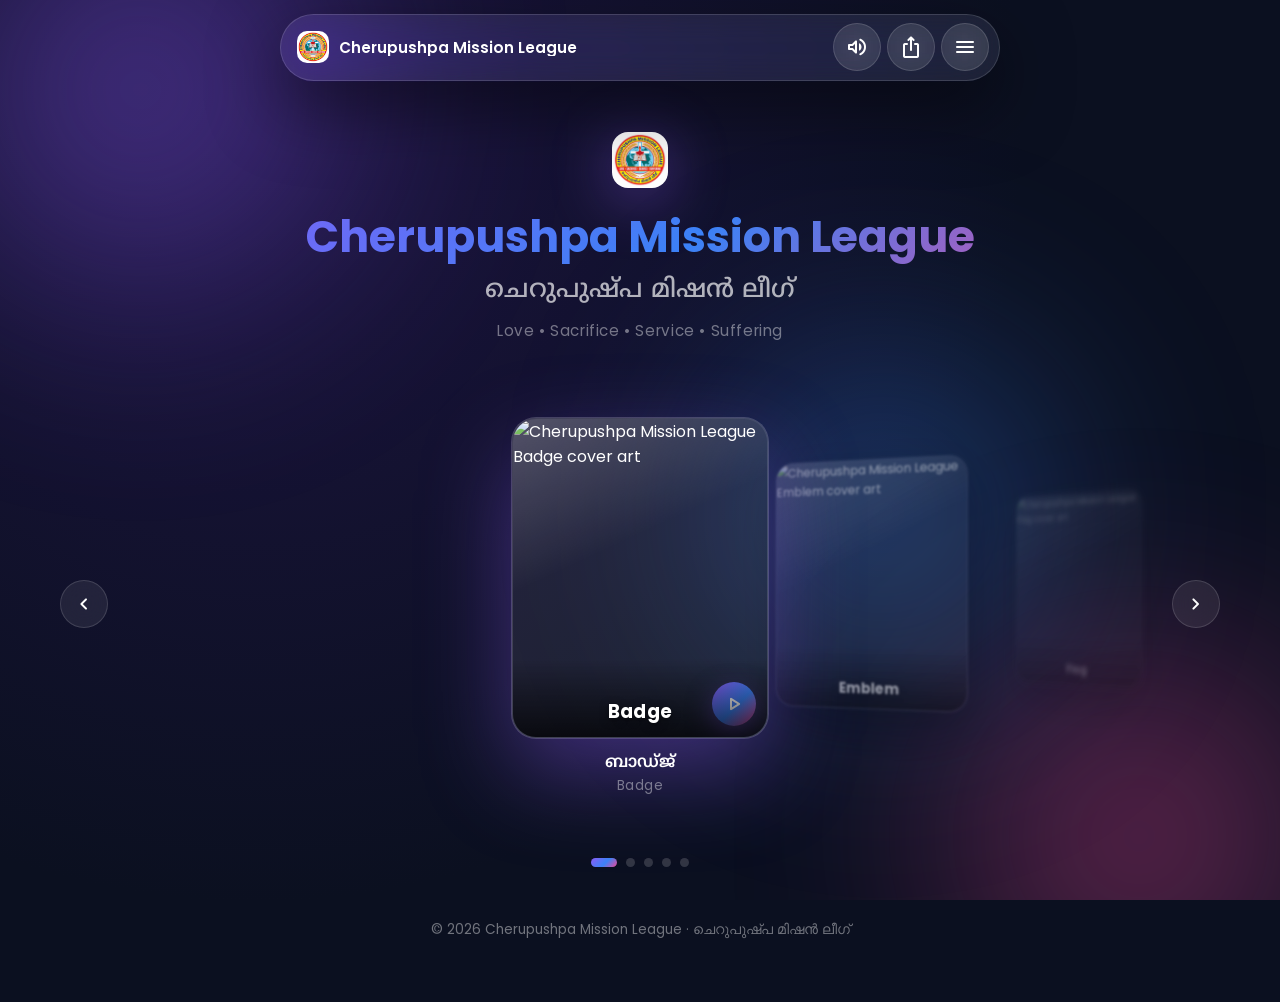
==== commit 3b0117cb: "Added logo fix sidebar issues" ====
--- a/index.html
+++ b/index.html
@@ -45,10 +45,9 @@
   <meta name="twitter:image" content="https://placehold.co/1200x630/0a0817/d4af37?text=Cherupushpa+Mission+League&font=poppins" id="twitterImage" />
 
   <!-- ============ Icons ============ -->
-  <link rel="icon" href="/icons/favicon.svg" type="image/svg+xml" />
-  <link rel="alternate icon" href="/favicon.ico" /><!-- TODO: add a real binary favicon.ico for legacy browsers -->
-  <link rel="apple-touch-icon" href="/icons/apple-touch-icon.svg" /><!-- TODO: replace with a 180x180 PNG for full iOS support -->
-  <link rel="mask-icon" href="/icons/favicon.svg" color="#d4af37" />
+  <link rel="icon" href="/favicon.ico" sizes="48x48" />
+  <link rel="icon" href="/icons/favicon.png" type="image/png" sizes="32x32" />
+  <link rel="apple-touch-icon" href="/icons/apple-touch-icon.png" />
 
   <!-- ============ Fonts (Poppins + Noto Sans Malayalam) ============ -->
   <link rel="preconnect" href="https://fonts.googleapis.com" />
@@ -107,7 +106,7 @@
   <header class="site-header">
     <div class="header-inner glass-pill">
       <a href="/" data-route class="brand" aria-label="Cherupushpa Mission League — Home">
-        <img class="brand-mark" src="/icons/icon-192.svg" alt="" width="32" height="32" />
+        <img class="brand-mark" src="/icons/cml-logo.png" alt="" width="32" height="32" />
         <span class="brand-text">
           <span class="brand-en">Cherupushpa Mission League</span>
         </span>
@@ -142,12 +141,12 @@
     <!-- ============ HOME VIEW ============ -->
     <section id="homeView" class="home-view">
       <div class="hero">
-        <img class="hero-logo" src="/icons/icon-192.svg" alt="" width="56" height="56" loading="eager" />
+        <img class="hero-logo" src="/icons/cml-logo.png" alt="" width="56" height="56" loading="eager" />
         <h1 class="hero-title">
           <span class="hero-en">Cherupushpa Mission League</span>
           <span class="hero-ml" lang="ml">ചെറുപുഷ്പ മിഷൻ ലീഗ്</span>
         </h1>
-        <p class="hero-sub">Listen &bull; Learn &bull; Live the Spirit</p>
+        <p class="hero-sub">Love &bull; Sacrifice &bull; Service &bull; Suffering</p>
       </div>
 
       <div class="carousel-wrap" role="region" aria-roledescription="carousel" aria-label="Audio items">
@@ -266,9 +265,6 @@
             <span class="material-symbols-rounded" aria-hidden="true">arrow_back</span>
           </button>
           <span class="player-header-label">Cherupushpa Mission League</span>
-          <button id="playerMoreBtn" type="button" class="icon-btn glass btn-ripple" aria-label="More options" aria-haspopup="menu" aria-expanded="false">
-            <span class="material-symbols-rounded" aria-hidden="true">more_horiz</span>
-          </button>
         </header>
 
         <div class="player-titles">
--- a/style.css
+++ b/style.css
@@ -727,6 +727,7 @@
   visibility: hidden;
   transition: transform 0.5s var(--ease-spring), opacity 0.4s ease, visibility 0s linear 0.5s;
   overscroll-behavior: contain;
+  overflow: hidden;
 }
 
 .player-overlay.is-open {
@@ -746,6 +747,13 @@
   width: 100%;
   margin: 0 auto;
   overflow-y: auto;
+  overflow-x: hidden;
+  scrollbar-width: none;
+  -ms-overflow-style: none;
+}
+
+.player-inner::-webkit-scrollbar {
+  display: none;
 }
 
 .player-header {
